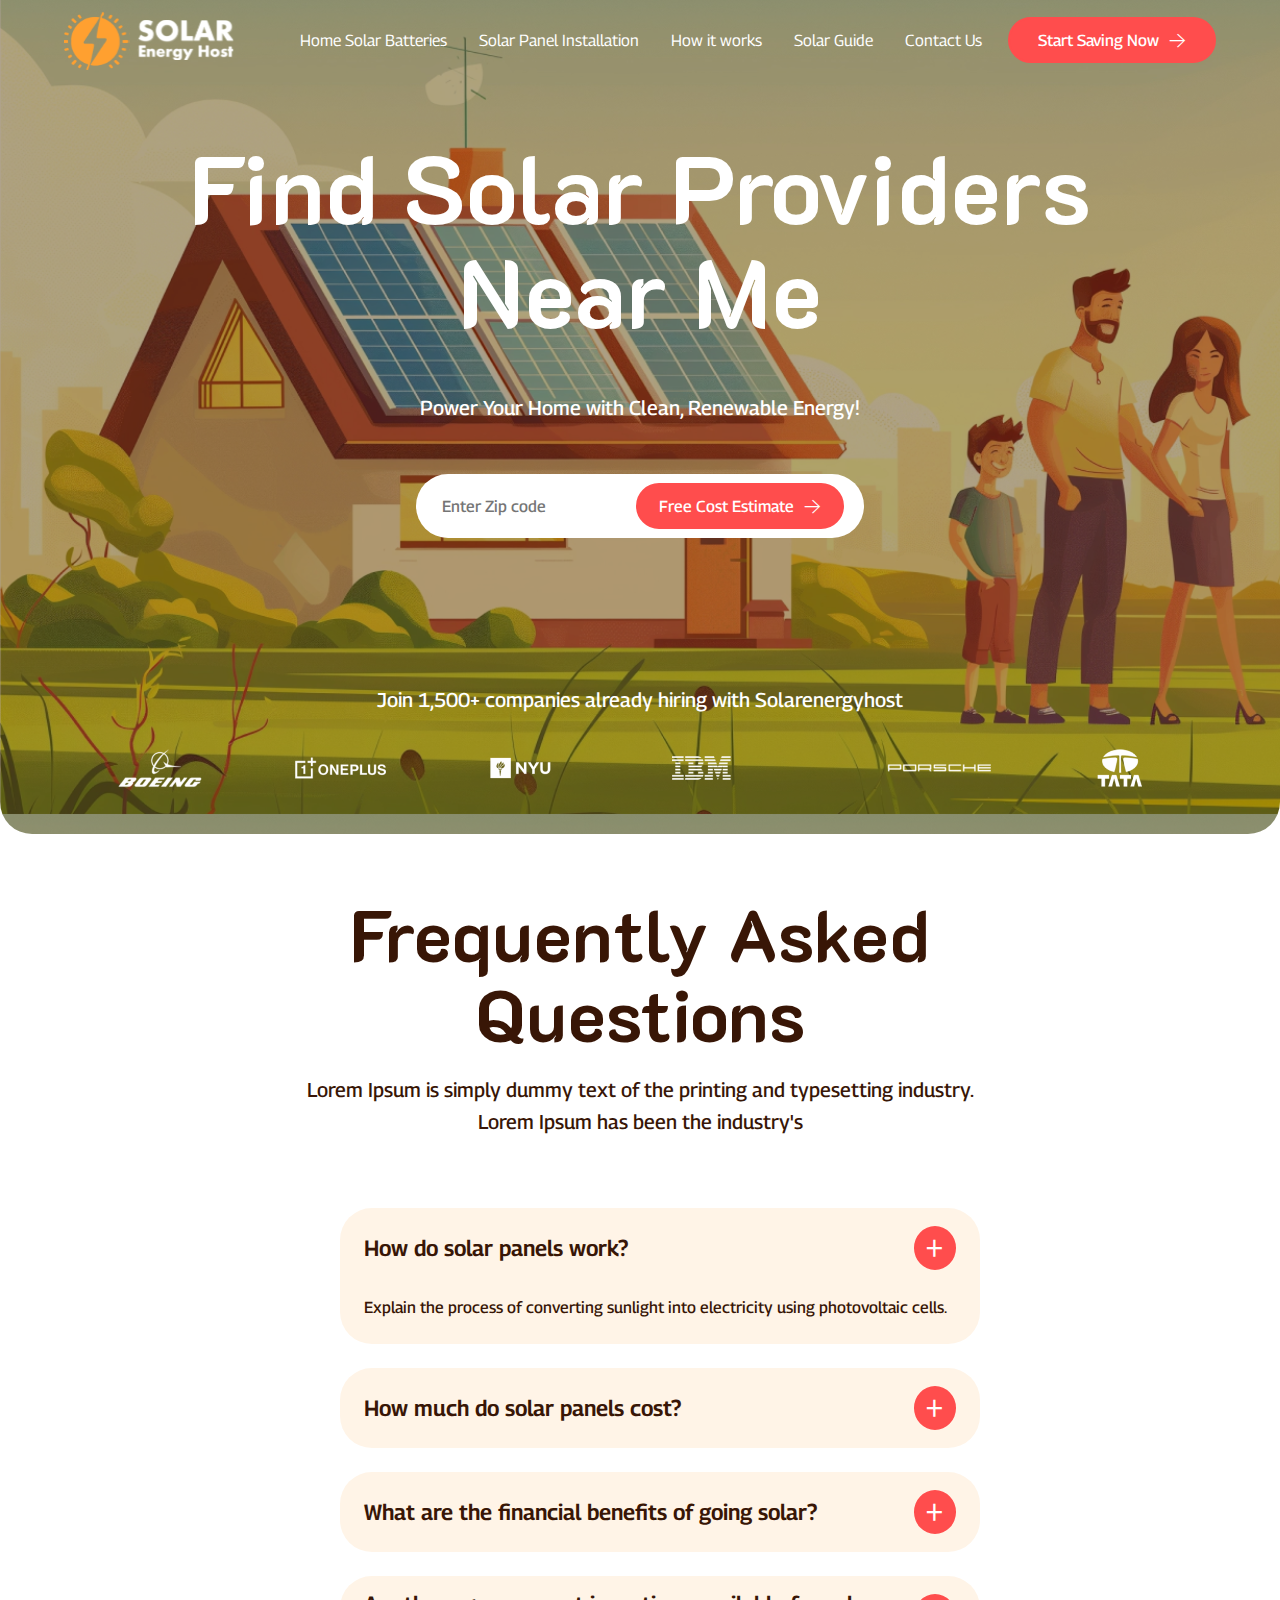
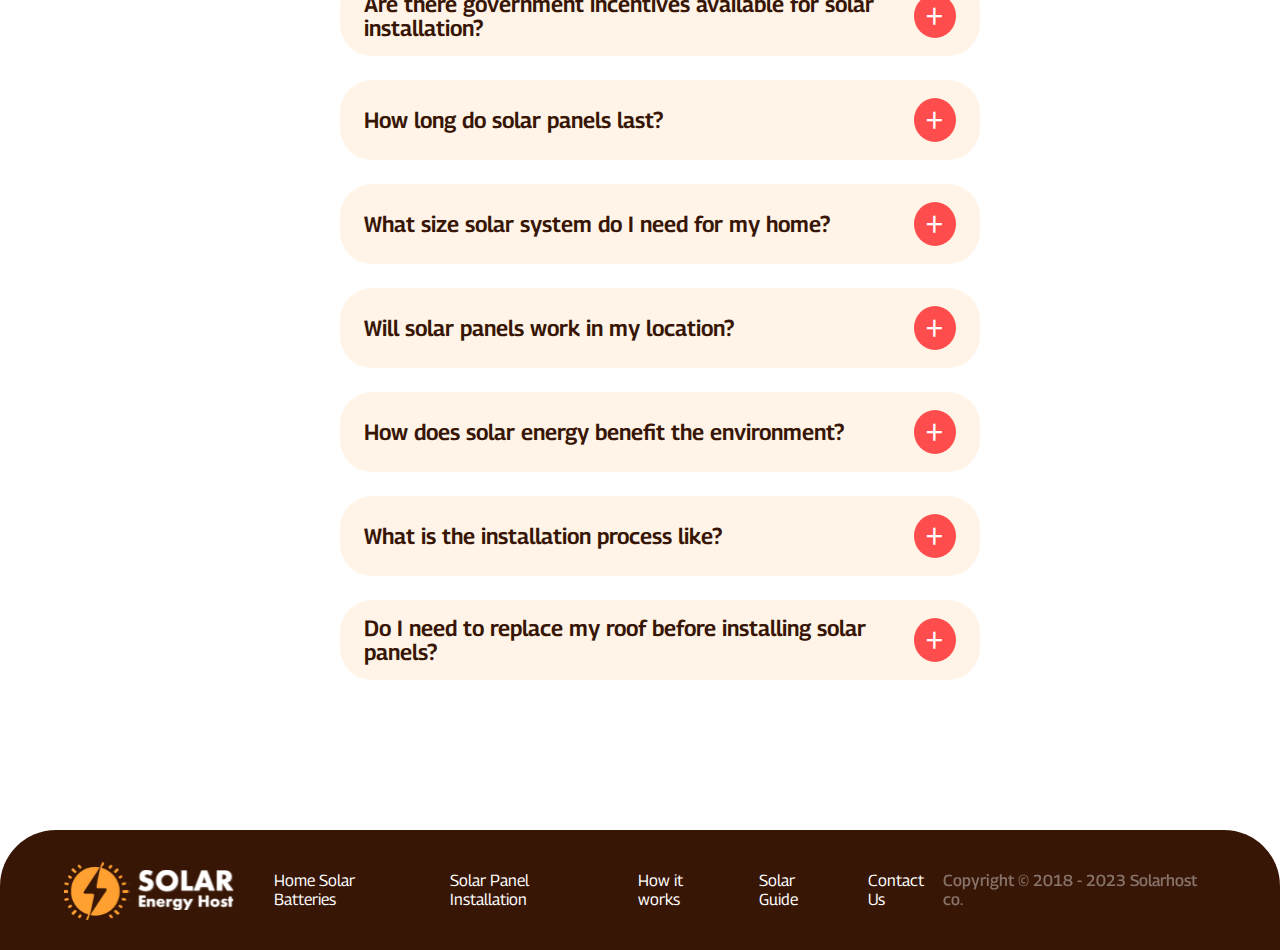
==== views/index.htm @ 4f55cfb6 "Header, Footer and FAQ done" ====
<!DOCTYPE html>
<html lang="en">
  <head>
    <meta charset="UTF-8" />
    <meta name="viewport" content="width=device-width, initial-scale=1.0" />
    <link rel="stylesheet" href="../assets/styles/style.css" />
    <link rel="stylesheet" href="../assets/styles/common.css" />
    <title>Document</title>
  </head>
  <body>
    <section class="header">
      <div class="header__navbar">
        <a href="" class="logo">
          <img src="../assets/images/logo.svg" alt="" />
        </a>
        <ul class="navbar__menu">
          <li><a href="">Home Solar Batteries</a></li>
          <li><a href="">Solar Panel Installation</a></li>
          <li><a href="">How it works</a></li>
          <li><a href="">Solar Guide</a></li>
          <li><a href="">Contact Us</a></li>
        </ul>
        <button class="btn-rect">
          Start Saving Now<span class="arrow">&#x2192;</span>
        </button>
      </div>
      <h1 class="header__title">Find Solar Providers <br />Near Me</h1>
      <p class="header__subtitle">
        Power Your Home with Clean, Renewable Energy!
      </p>
      <div class="header__zipcode">
        <input type="text" name="zipcode" placeholder="Enter Zip code" id="" />
        <button class="btn-rect">
          Free Cost Estimate<span class="arrow">&#x2192;</span>
        </button>
      </div>
      <div class="header__partners">
        <p>Join 1,500+ companies already hiring with Solarenergyhost</p>
        <div class="partners__logos">
          <img src="../assets/images/Boeing-1.png" alt="" />
          <img src="../assets/images/OnePlus-Logo.png" alt="" />
          <img src="../assets/images/nyu-logo-1.png" alt="" />
          <img src="../assets/images/IBM_logo-1.png" alt="" />
          <img src="../assets/images/bang-olufsen-1.png.svg" alt="" />
          <img src="../assets/images/porsche.png" alt="" />
          <img src="../assets/images/Tata-Motors-Logo-1988-1.png" alt="" />
        </div>
      </div>
    </section>
    <section class="faq">
      <div class="faq__info">
        <h2 class="faq__title">Frequently Asked<br />Questions</h2>
        <p class="faq__subtitle">
          Lorem Ipsum is simply dummy text of the printing and typesetting
          industry. Lorem Ipsum has been the industry's
        </p>
      </div>
      <ul class="faq__list">
        <li>
          <div class="list__qn">
            <p>How do solar panels work?</p>
            <button class="btn-circle"><span class="plus">+</span></button>
          </div>
          <div class="list__ans">
            <p>
              Explain the process of converting sunlight into electricity using
              photovoltaic cells.
            </p>
          </div>
        </li>
        <li>
          <div class="list__qn">
            <p>How much do solar panels cost?</p>
            <button class="btn-circle"><span class="plus">+</span></button>
          </div>
          <div class="list__ans" style="display: none" ;>
            <p>INSERT ANSWER HERE</p>
          </div>
        </li>
        <li>
          <div class="list__qn">
            <p>What are the financial benefits of going solar?</p>
            <button class="btn-circle"><span class="plus">+</span></button>
          </div>
        </li>
        <li>
          <div class="list__qn">
            <p>
              Are there government incentives available for solar installation?
            </p>
            <button class="btn-circle"><span class="plus">+</span></button>
          </div>
          <div class="list__ans" style="display: none" ;>
            <p>INSERT ANSWER HERE</p>
          </div>
        </li>
        <li>
          <div class="list__qn">
            <p>How long do solar panels last?</p>
            <button class="btn-circle"><span class="plus">+</span></button>
          </div>
          <div class="list__ans" style="display: none" ;>
            <p>INSERT ANSWER HERE</p>
          </div>
        </li>
        <li>
          <div class="list__qn">
            <p>What size solar system do I need for my home?</p>
            <button class="btn-circle"><span class="plus">+</span></button>
          </div>
          <div class="list__ans" style="display: none" ;>
            <p>INSERT ANSWER HERE</p>
          </div>
        </li>
        <li>
          <div class="list__qn">
            <p>Will solar panels work in my location?</p>
            <button class="btn-circle"><span class="plus">+</span></button>
          </div>
          <div class="list__ans" style="display: none" ;>
            <p>INSERT ANSWER HERE</p>
          </div>
        </li>
        <li>
          <div class="list__qn">
            <p>How does solar energy benefit the environment?</p>
            <button class="btn-circle"><span class="plus">+</span></button>
          </div>
          <div class="list__ans" style="display: none" ;>
            <p>INSERT ANSWER HERE</p>
          </div>
        </li>
        <li>
          <div class="list__qn">
            <p>What is the installation process like?</p>
            <button class="btn-circle"><span class="plus">+</span></button>
          </div>
          <div class="list__ans" style="display: none" ;>
            <p>INSERT ANSWER HERE</p>
          </div>
        </li>
        <li>
          <div class="list__qn">
            <p>Do I need to replace my roof before installing solar panels?</p>
            <button class="btn-circle"><span class="plus">+</span></button>
          </div>
          <div class="list__ans" style="display: none" ;>
            <p>INSERT ANSWER HERE</p>
          </div>
        </li>
      </ul>
    </section>
    <section class="footer">
      <div class="header__navbar">
        <a href="" class="logo">
          <img src="../assets/images/logo.svg" alt="" />
        </a>
        <ul class="navbar__menu">
          <li><a href="">Home Solar Batteries</a></li>
          <li><a href="">Solar Panel Installation</a></li>
          <li><a href="">How it works</a></li>
          <li><a href="">Solar Guide</a></li>
          <li><a href="">Contact Us</a></li>
        </ul>
        <div class="cpr">Copyright © 2018 - 2023 Solarhost co.</div>
      </div>
    </section>
  </body>
</html>
---- assets/styles/style.css ----
.header, .footer{
    padding: 10px 64px;
    color: white;
    background-image: url(../images/bg.png);
    background-size: cover;
    background-position-y: -20px;
    border-radius: 0px 0px 32px 32px;
    .header__navbar{
        display: flex;
        justify-content: space-between;
        align-items: center;
        .logo{
            display: flex;
        }
        .navbar__menu{
            display: flex;
            gap: 32px;
            list-style: none;
            a{
                font-weight: 400;
                text-decoration: none;
                &:visited{
                    color: white;
                }
                &:hover{
                    text-decoration: underline;
                    text-underline-offset: 5px;
                    text-decoration-color: #FBA301;
                    text-decoration-thickness: 2px;
                }
            }
        }
    }

    .header__title{
        text-align: center;
        margin-bottom: 50px;
        letter-spacing: -3%;
        line-height: 104px;
    }
    .header__subtitle{
        text-align: center;
        letter-spacing: 2%;
        line-height: 32px;
        margin-bottom: 50px;
    }
    .header__zipcode{
        background-color: white;
        padding: 4px 20px 4px 24px;
        width: 35%;
        height: 56px;
        display: flex;
        align-items: center;
        border-radius: 32px;
        margin: 0 auto;
        margin-bottom: 150px;
        input{
            border: none;
            color: #381606;
            width: 100%;
        }
    }
    .header__partners{
        margin-bottom: 20px;
        p{
            text-align: center;
        }
        .partners__logos{
            height: 72px;
            display: flex;
            justify-content: center;
            gap: 5%;
            align-items: center;
        }
    }

}

.faq{
    .faq__info{
        width: 700px;
        margin: 0 auto;
        .faq__title{
            line-height: 80px;
            color: #381606;
            text-align: center;
            margin-bottom: 0px;
        }
        .faq__subtitle{
            line-height: 32px;
            color: #381606;
            letter-spacing: 2%;
            text-align: center;
        }
    }
    .faq__list{
        display: flex;
        flex-direction: column;
        gap: 24px;
        margin: 0 auto;
        margin-top: 70px;
        justify-content: center;
        width: 50%;
        color: #381606;
        li{
            background-color: #FFF4E7;
            border-radius: 32px;
            padding: 8px 24px 8px 24px;
            .list__qn{

                display: flex;
                justify-content: center;
                align-items: center;
                font-size: 22px;
                font-weight: 600;
                gap: 8px;
                line-height: 32px;
                height: 64px;
                p{
                    width: 100%;
                }
            }
        }
    }

}

.footer{
    display: flex;
    align-items: center;
    justify-content: space-between;
    height: 100px;
    margin-top: 150px;
    background-color: #381606;
    background-image: none;
    border-radius: 56px 56px 0px 0px;
    .header__navbar{
        justify-content: space-between;
        width: 100%;
    }
    .cpr{
        font-size: 16px;
        color: #FFFFFF;
        opacity: 40%;
    }
}
---- assets/styles/common.css ----
@font-face {
    font-family: K2D Bold;
    src: url(../fonts/K2D/K2D-Bold.ttf);
}

@font-face {
    font-family: Georama;
    src: url(../fonts/Georama/Georama-VariableFont_wdth\,wght.ttf);
}

:root{
    h1, h2, h3{
        font-family: K2D Bold;
    }
    h1{
        font-size: 96px;
    }
    h2{
        font-size: 72px;
    }
    h3{
        font-size: 32px;
    }
    li, button, input{
        font-size: 16px;
        font-family: Georama;
        font-weight: 500;
    }
    body{
        margin: 0px;
        font-size: 20px;
        font-family: Georama;
        font-weight: 500;
    }
    button{
        display: flex;
        align-items: center;
        justify-content: center;
        gap: 10px;
        color: white;
        box-sizing: content-box;
        border: 0px;
        border-radius: 32px;
        background-color: #FF4D4D;
        border: 2px solid #FF4D4D;
        transition: 100ms ease-in-out;
        &:hover{
            cursor: pointer;
            background-color: white;
            color: #FF4D4D;
        }
        &:active{
            cursor: pointer;
            background-color: #FFD3D3;
            color: #FF4D4D;
        }
        .arrow{
            font-size: 32px;
            font-weight: 200;
            margin-bottom: 5px;
        }
    }
    .btn-rect{
        min-width: 192px;
        height: 40px;
    }
    .btn-circle{
        box-sizing: content-box;
        border: 2px solid #FF4D4D;
        border-radius: 100%;
        font-size: 40px;
        font-weight: 300;
        height: 40px;
        width: 42px;
        padding: 0px;
        .plus{
            margin-bottom: 6px;
        }
        &:hover{
            cursor: pointer;
            background-color: white;
            color: #FF4D4D;
        }
        &:active{
            cursor: pointer;
            background-color: #FFD3D3;
            color: #FF4D4D;
        }
    }
    ul{
        list-style: none;
    }
    p{
        /* margin: 0px; */
        line-height: 24px;
        letter-spacing: 2%;
    }
}
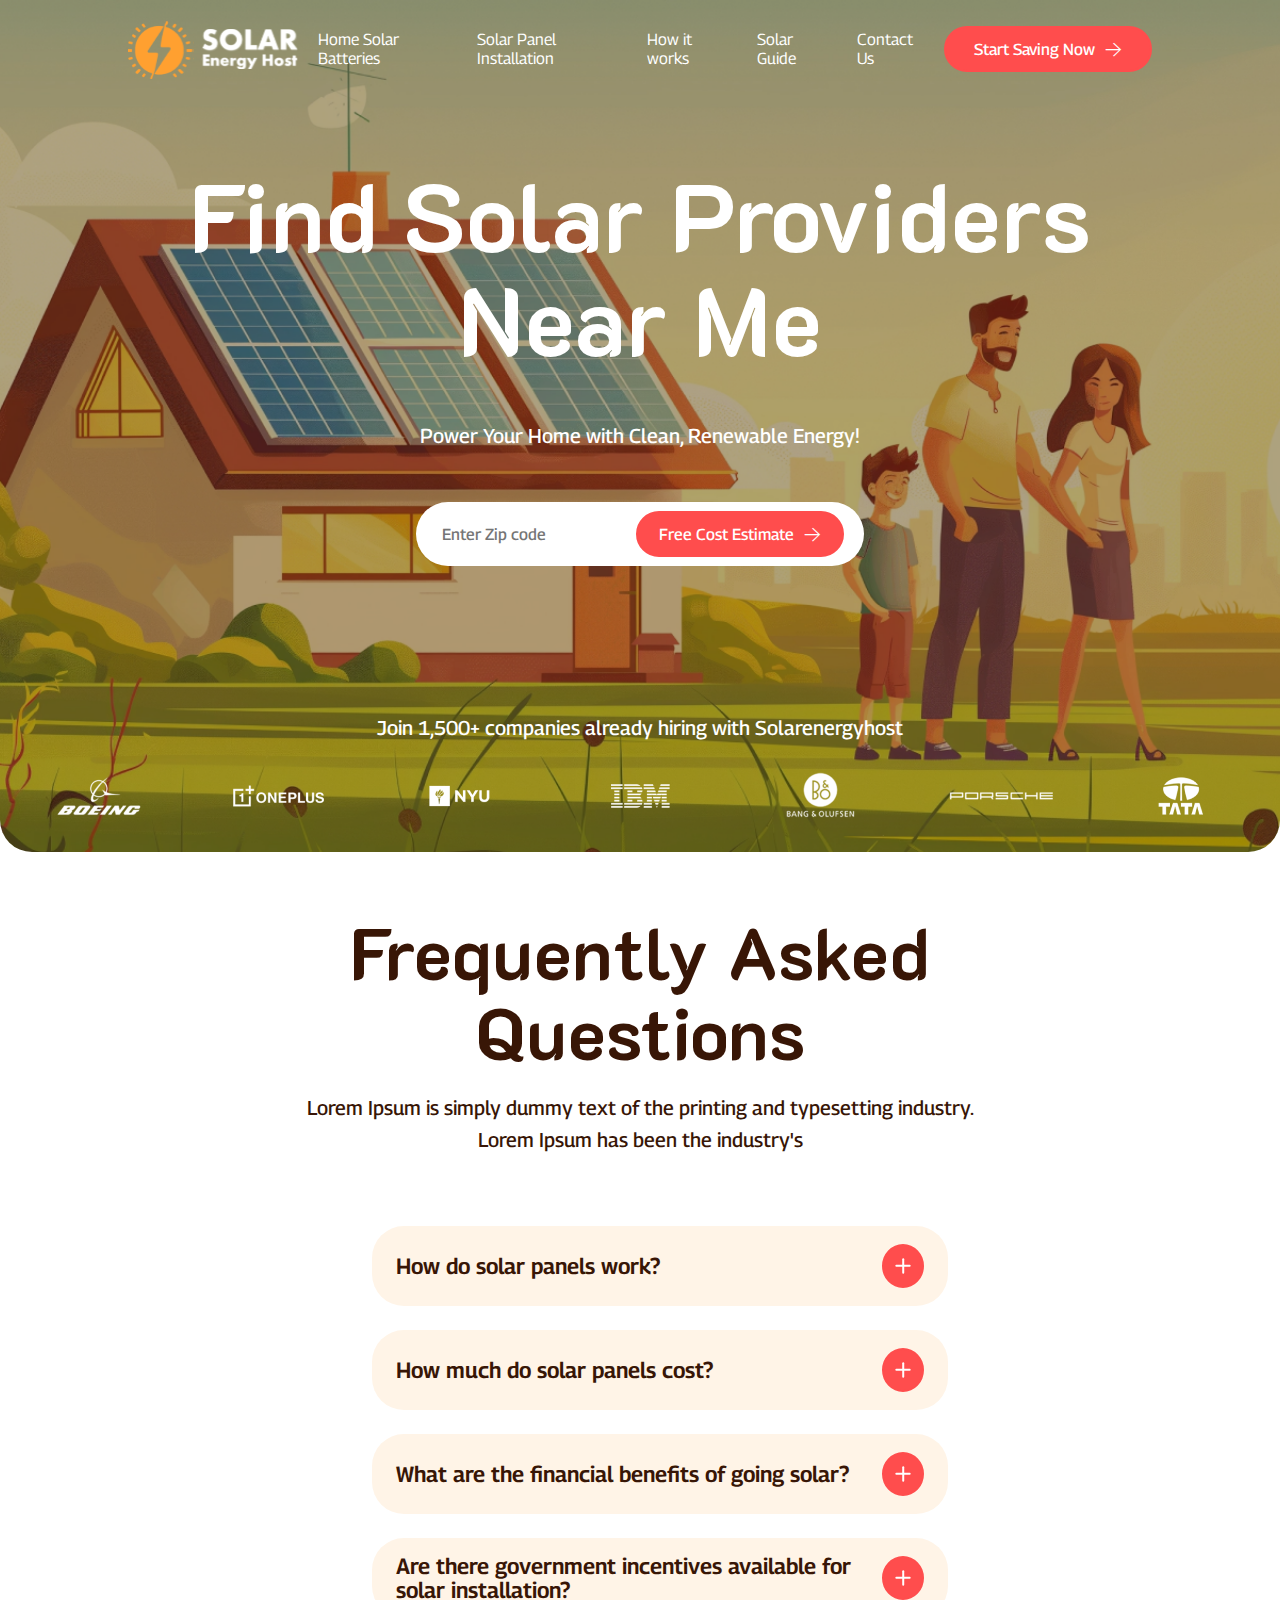
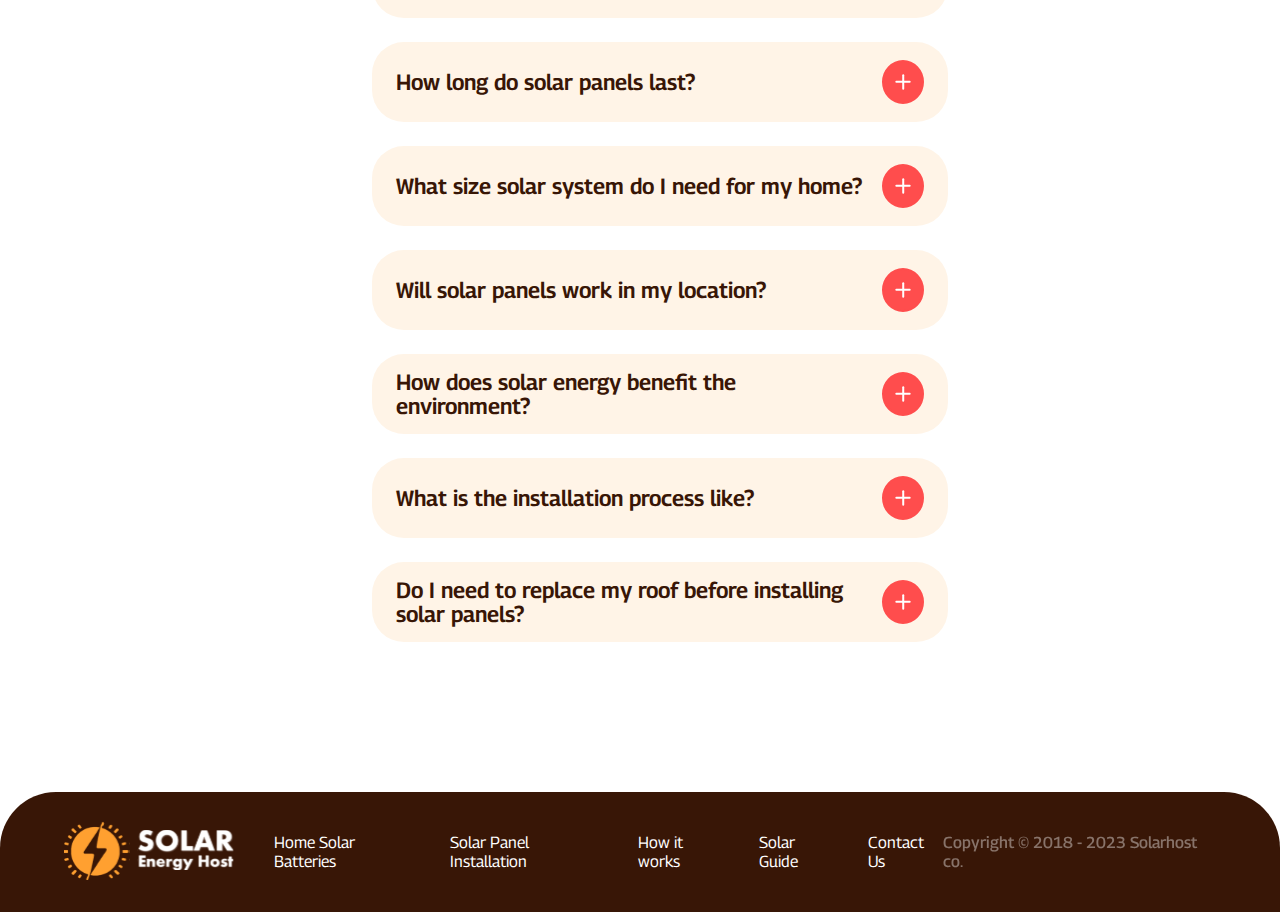
==== commit 6639cd6d: "Worked on the Accordion expand and collapse, responsiveness being worked on" ====
--- a/views/index.htm
+++ b/views/index.htm
@@ -5,165 +5,429 @@
     <meta name="viewport" content="width=device-width, initial-scale=1.0" />
     <link rel="stylesheet" href="../assets/styles/style.css" />
     <link rel="stylesheet" href="../assets/styles/common.css" />
+    <!-- <link rel="stylesheet/less" type="text/css" href="styles.less" />
+    <script
+      src="https://cdn.jsdelivr.net/npm/less"
+      type="text/javascript"
+    ></script> -->
+    <script src="../assets/scripts/script.js"></script>
     <title>Document</title>
   </head>
+
   <body>
-    <section class="header">
-      <div class="header__navbar">
-        <a href="" class="logo">
-          <img src="../assets/images/logo.svg" alt="" />
-        </a>
-        <ul class="navbar__menu">
-          <li><a href="">Home Solar Batteries</a></li>
-          <li><a href="">Solar Panel Installation</a></li>
-          <li><a href="">How it works</a></li>
-          <li><a href="">Solar Guide</a></li>
-          <li><a href="">Contact Us</a></li>
-        </ul>
-        <button class="btn-rect">
-          Start Saving Now<span class="arrow">&#x2192;</span>
-        </button>
+    <!-- Header wrapped inside banner as banner covers header too -->
+    <div class="banner-wrapper">
+      <div class="banner__img">
+        <img src="../assets/images/bg.png" alt="" />
       </div>
-      <h1 class="header__title">Find Solar Providers <br />Near Me</h1>
-      <p class="header__subtitle">
-        Power Your Home with Clean, Renewable Energy!
-      </p>
-      <div class="header__zipcode">
-        <input type="text" name="zipcode" placeholder="Enter Zip code" id="" />
-        <button class="btn-rect">
-          Free Cost Estimate<span class="arrow">&#x2192;</span>
-        </button>
-      </div>
-      <div class="header__partners">
-        <p>Join 1,500+ companies already hiring with Solarenergyhost</p>
-        <div class="partners__logos">
-          <img src="../assets/images/Boeing-1.png" alt="" />
-          <img src="../assets/images/OnePlus-Logo.png" alt="" />
-          <img src="../assets/images/nyu-logo-1.png" alt="" />
-          <img src="../assets/images/IBM_logo-1.png" alt="" />
-          <img src="../assets/images/bang-olufsen-1.png.svg" alt="" />
-          <img src="../assets/images/porsche.png" alt="" />
-          <img src="../assets/images/Tata-Motors-Logo-1988-1.png" alt="" />
+      <div class="page-container">
+        <header>
+          <div class="header__navbar-wrapper">
+            <div class="logo-wrapper">
+              <a href="" class="logo">
+                <object data="../assets/images/logo.svg"></object>
+              </a>
+            </div>
+            <div class="navbar__menu-wrapper">
+              <ul class="navbar__menu">
+                <li><a href="">Home Solar Batteries</a></li>
+                <li><a href="">Solar Panel Installation</a></li>
+                <li><a href="">How it works</a></li>
+                <li><a href="">Solar Guide</a></li>
+                <li><a href="">Contact Us</a></li>
+              </ul>
+            </div>
+            <div class="button-wrapper">
+              <button class="btn-rect">
+                Start Saving Now<span class="arrow">&#x2192;</span>
+              </button>
+            </div>
+            <div class="burger-wrapper">
+              <a href="">
+                <object data="../assets/images/burger.svg"></object>
+              </a>
+            </div>
+          </div>
+        </header>
+        <div class="banner__content-wrapper">
+          <h1 class="banner__title">Find Solar Providers <br />Near Me</h1>
+          <p class="banner__subtitle">
+            Power Your Home with Clean, Renewable Energy!
+          </p>
+          <div class="banner__zipcode">
+            <input
+              type="text"
+              name="zipcode"
+              placeholder="Enter Zip code"
+              id=""
+            />
+            <button class="btn-rect">
+              Free Cost Estimate<span class="arrow">&#x2192;</span>
+            </button>
+          </div>
+        </div>
+        <div class="banner__partners-wrapper">
+          <p>Join 1,500+ companies already hiring with Solarenergyhost</p>
+          <div class="partners__logos">
+            <img src="../assets/images/Boeing-1.png" alt="" />
+            <img src="../assets/images/OnePlus-Logo.png" alt="" />
+            <img src="../assets/images/nyu-logo-1.png" alt="" />
+            <img src="../assets/images/IBM_logo-1.png" alt="" />
+            <img src="../assets/images/bang-olufsen-1.png" alt="" />
+            <img src="../assets/images/porsche.png" alt="" />
+            <img src="../assets/images/Tata-Motors-Logo-1988-1.png" alt="" />
+          </div>
         </div>
       </div>
-    </section>
-    <section class="faq">
-      <div class="faq__info">
-        <h2 class="faq__title">Frequently Asked<br />Questions</h2>
-        <p class="faq__subtitle">
-          Lorem Ipsum is simply dummy text of the printing and typesetting
-          industry. Lorem Ipsum has been the industry's
-        </p>
+    </div>
+
+    <div class="page-container">
+      <div class="faq-wrapper">
+        <div class="faq__info">
+          <h2 class="faq__title">Frequently Asked<br />Questions</h2>
+          <p class="faq__subtitle">
+            Lorem Ipsum is simply dummy text of the printing and typesetting
+            industry. Lorem Ipsum has been the industry's
+          </p>
+        </div>
+        <div class="faq__list-wrapper">
+          <ul class="faq__list">
+            <li>
+              <div class="list__qn">
+                <p>How do solar panels work?</p>
+                <button class="btn-circle" id="btn1" onclick="expand(this.id)">
+                  <svg
+                    width="16"
+                    height="16"
+                    viewBox="0 0 16 16"
+                    fill="none"
+                    xmlns="http://www.w3.org/2000/svg"
+                  >
+                    <path
+                      class="vertical-path"
+                      d="M8.22156 1.35596V14.6893"
+                      stroke="white"
+                      stroke-width="2"
+                      stroke-linecap="round"
+                    />
+                    <path
+                      d="M1.33899 7.78125H14.6723"
+                      stroke="white"
+                      stroke-width="2"
+                      stroke-linecap="round"
+                    />
+                  </svg>
+                </button>
+              </div>
+              <div class="list__ans" style="display: none">
+                <p>
+                  Explain the process of converting sunlight into electricity
+                  using photovoltaic cells.
+                </p>
+              </div>
+            </li>
+            <li>
+              <div class="list__qn">
+                <p>How much do solar panels cost?</p>
+                <button class="btn-circle" id="btn2" onclick="expand(this.id)">
+                  <svg
+                    width="16"
+                    height="16"
+                    viewBox="0 0 16 16"
+                    fill="none"
+                    xmlns="http://www.w3.org/2000/svg"
+                  >
+                    <path
+                      d="M8.22156 1.35596V14.6893"
+                      stroke="white"
+                      stroke-width="2"
+                      stroke-linecap="round"
+                    />
+                    <path
+                      d="M1.33899 7.78125H14.6723"
+                      stroke="white"
+                      stroke-width="2"
+                      stroke-linecap="round"
+                    />
+                  </svg>
+                </button>
+              </div>
+              <div class="list__ans" style="display: none" ;>
+                <p>INSERT ANSWER HERE</p>
+              </div>
+            </li>
+            <li>
+              <div class="list__qn">
+                <p>What are the financial benefits of going solar?</p>
+                <button class="btn-circle" id="btn3" onclick="expand(this.id)">
+                  <svg
+                    width="16"
+                    height="16"
+                    viewBox="0 0 16 16"
+                    fill="none"
+                    xmlns="http://www.w3.org/2000/svg"
+                  >
+                    <path
+                      d="M8.22156 1.35596V14.6893"
+                      stroke="white"
+                      stroke-width="2"
+                      stroke-linecap="round"
+                    />
+                    <path
+                      d="M1.33899 7.78125H14.6723"
+                      stroke="white"
+                      stroke-width="2"
+                      stroke-linecap="round"
+                    />
+                  </svg>
+                </button>
+              </div>
+              <div class="list__ans" style="display: none" ;>
+                <p>INSERT ANSWER HERE</p>
+              </div>
+            </li>
+            <li>
+              <div class="list__qn">
+                <p>
+                  Are there government incentives available for solar
+                  installation?
+                </p>
+                <button class="btn-circle" id="btn4" onclick="expand(this.id)">
+                  <svg
+                    width="16"
+                    height="16"
+                    viewBox="0 0 16 16"
+                    fill="none"
+                    xmlns="http://www.w3.org/2000/svg"
+                  >
+                    <path
+                      d="M8.22156 1.35596V14.6893"
+                      stroke="white"
+                      stroke-width="2"
+                      stroke-linecap="round"
+                    />
+                    <path
+                      d="M1.33899 7.78125H14.6723"
+                      stroke="white"
+                      stroke-width="2"
+                      stroke-linecap="round"
+                    />
+                  </svg>
+                </button>
+              </div>
+              <div class="list__ans" style="display: none" ;>
+                <p>INSERT ANSWER HERE</p>
+              </div>
+            </li>
+            <li>
+              <div class="list__qn">
+                <p>How long do solar panels last?</p>
+                <button class="btn-circle" id="btn5" onclick="expand(this.id)">
+                  <svg
+                    width="16"
+                    height="16"
+                    viewBox="0 0 16 16"
+                    fill="none"
+                    xmlns="http://www.w3.org/2000/svg"
+                  >
+                    <path
+                      d="M8.22156 1.35596V14.6893"
+                      stroke="white"
+                      stroke-width="2"
+                      stroke-linecap="round"
+                    />
+                    <path
+                      d="M1.33899 7.78125H14.6723"
+                      stroke="white"
+                      stroke-width="2"
+                      stroke-linecap="round"
+                    />
+                  </svg>
+                </button>
+              </div>
+              <div class="list__ans" style="display: none" ;>
+                <p>INSERT ANSWER HERE</p>
+              </div>
+            </li>
+            <li>
+              <div class="list__qn">
+                <p>What size solar system do I need for my home?</p>
+                <button class="btn-circle" id="btn6" onclick="expand(this.id)">
+                  <svg
+                    width="16"
+                    height="16"
+                    viewBox="0 0 16 16"
+                    fill="none"
+                    xmlns="http://www.w3.org/2000/svg"
+                  >
+                    <path
+                      d="M8.22156 1.35596V14.6893"
+                      stroke="white"
+                      stroke-width="2"
+                      stroke-linecap="round"
+                    />
+                    <path
+                      d="M1.33899 7.78125H14.6723"
+                      stroke="white"
+                      stroke-width="2"
+                      stroke-linecap="round"
+                    />
+                  </svg>
+                </button>
+              </div>
+              <div class="list__ans" style="display: none" ;>
+                <p>INSERT ANSWER HERE</p>
+              </div>
+            </li>
+            <li>
+              <div class="list__qn">
+                <p>Will solar panels work in my location?</p>
+                <button class="btn-circle" id="btn7" onclick="expand(this.id)">
+                  <svg
+                    width="16"
+                    height="16"
+                    viewBox="0 0 16 16"
+                    fill="none"
+                    xmlns="http://www.w3.org/2000/svg"
+                  >
+                    <path
+                      d="M8.22156 1.35596V14.6893"
+                      stroke="white"
+                      stroke-width="2"
+                      stroke-linecap="round"
+                    />
+                    <path
+                      d="M1.33899 7.78125H14.6723"
+                      stroke="white"
+                      stroke-width="2"
+                      stroke-linecap="round"
+                    />
+                  </svg>
+                </button>
+              </div>
+              <div class="list__ans" style="display: none" ;>
+                <p>INSERT ANSWER HERE</p>
+              </div>
+            </li>
+            <li>
+              <div class="list__qn">
+                <p>How does solar energy benefit the environment?</p>
+                <button
+                  class="btn-circle"
+                  id="btn8"
+                  onclick="expand(this.id)"
+                  onclick="expand"
+                >
+                  <svg
+                    width="16"
+                    height="16"
+                    viewBox="0 0 16 16"
+                    fill="none"
+                    xmlns="http://www.w3.org/2000/svg"
+                  >
+                    <path
+                      d="M8.22156 1.35596V14.6893"
+                      stroke="white"
+                      stroke-width="2"
+                      stroke-linecap="round"
+                    />
+                    <path
+                      d="M1.33899 7.78125H14.6723"
+                      stroke="white"
+                      stroke-width="2"
+                      stroke-linecap="round"
+                    />
+                  </svg>
+                </button>
+              </div>
+              <div class="list__ans" style="display: none" ;>
+                <p>INSERT ANSWER HERE</p>
+              </div>
+            </li>
+            <li>
+              <div class="list__qn">
+                <p>What is the installation process like?</p>
+                <button class="btn-circle" id="btn9" onclick="expand(this.id)">
+                  <svg
+                    width="16"
+                    height="16"
+                    viewBox="0 0 16 16"
+                    fill="none"
+                    xmlns="http://www.w3.org/2000/svg"
+                  >
+                    <path
+                      d="M8.22156 1.35596V14.6893"
+                      stroke="white"
+                      stroke-width="2"
+                      stroke-linecap="round"
+                    />
+                    <path
+                      d="M1.33899 7.78125H14.6723"
+                      stroke="white"
+                      stroke-width="2"
+                      stroke-linecap="round"
+                    />
+                  </svg>
+                </button>
+              </div>
+              <div class="list__ans" style="display: none" ;>
+                <p>INSERT ANSWER HERE</p>
+              </div>
+            </li>
+            <li>
+              <div class="list__qn">
+                <p>
+                  Do I need to replace my roof before installing solar panels?
+                </p>
+                <button class="btn-circle" id="btn10" onclick="expand(this.id)">
+                  <svg
+                    width="16"
+                    height="16"
+                    viewBox="0 0 16 16"
+                    fill="none"
+                    xmlns="http://www.w3.org/2000/svg"
+                  >
+                    <path
+                      d="M8.22156 1.35596V14.6893"
+                      stroke="white"
+                      stroke-width="2"
+                      stroke-linecap="round"
+                    />
+                    <path
+                      d="M1.33899 7.78125H14.6723"
+                      stroke="white"
+                      stroke-width="2"
+                      stroke-linecap="round"
+                    />
+                  </svg>
+                </button>
+              </div>
+              <div class="list__ans" style="display: none" ;>
+                <p>INSERT ANSWER HERE</p>
+              </div>
+            </li>
+          </ul>
+        </div>
       </div>
-      <ul class="faq__list">
-        <li>
-          <div class="list__qn">
-            <p>How do solar panels work?</p>
-            <button class="btn-circle"><span class="plus">+</span></button>
-          </div>
-          <div class="list__ans">
-            <p>
-              Explain the process of converting sunlight into electricity using
-              photovoltaic cells.
-            </p>
-          </div>
-        </li>
-        <li>
-          <div class="list__qn">
-            <p>How much do solar panels cost?</p>
-            <button class="btn-circle"><span class="plus">+</span></button>
-          </div>
-          <div class="list__ans" style="display: none" ;>
-            <p>INSERT ANSWER HERE</p>
-          </div>
-        </li>
-        <li>
-          <div class="list__qn">
-            <p>What are the financial benefits of going solar?</p>
-            <button class="btn-circle"><span class="plus">+</span></button>
-          </div>
-        </li>
-        <li>
-          <div class="list__qn">
-            <p>
-              Are there government incentives available for solar installation?
-            </p>
-            <button class="btn-circle"><span class="plus">+</span></button>
-          </div>
-          <div class="list__ans" style="display: none" ;>
-            <p>INSERT ANSWER HERE</p>
-          </div>
-        </li>
-        <li>
-          <div class="list__qn">
-            <p>How long do solar panels last?</p>
-            <button class="btn-circle"><span class="plus">+</span></button>
-          </div>
-          <div class="list__ans" style="display: none" ;>
-            <p>INSERT ANSWER HERE</p>
-          </div>
-        </li>
-        <li>
-          <div class="list__qn">
-            <p>What size solar system do I need for my home?</p>
-            <button class="btn-circle"><span class="plus">+</span></button>
-          </div>
-          <div class="list__ans" style="display: none" ;>
-            <p>INSERT ANSWER HERE</p>
-          </div>
-        </li>
-        <li>
-          <div class="list__qn">
-            <p>Will solar panels work in my location?</p>
-            <button class="btn-circle"><span class="plus">+</span></button>
-          </div>
-          <div class="list__ans" style="display: none" ;>
-            <p>INSERT ANSWER HERE</p>
-          </div>
-        </li>
-        <li>
-          <div class="list__qn">
-            <p>How does solar energy benefit the environment?</p>
-            <button class="btn-circle"><span class="plus">+</span></button>
-          </div>
-          <div class="list__ans" style="display: none" ;>
-            <p>INSERT ANSWER HERE</p>
-          </div>
-        </li>
-        <li>
-          <div class="list__qn">
-            <p>What is the installation process like?</p>
-            <button class="btn-circle"><span class="plus">+</span></button>
-          </div>
-          <div class="list__ans" style="display: none" ;>
-            <p>INSERT ANSWER HERE</p>
-          </div>
-        </li>
-        <li>
-          <div class="list__qn">
-            <p>Do I need to replace my roof before installing solar panels?</p>
-            <button class="btn-circle"><span class="plus">+</span></button>
-          </div>
-          <div class="list__ans" style="display: none" ;>
-            <p>INSERT ANSWER HERE</p>
-          </div>
-        </li>
-      </ul>
-    </section>
-    <section class="footer">
-      <div class="header__navbar">
+    </div>
+    <footer>
+      <div class="footer__logo-wrapper">
         <a href="" class="logo">
-          <img src="../assets/images/logo.svg" alt="" />
+          <object data="../assets/images/logo.svg"></object>
         </a>
-        <ul class="navbar__menu">
-          <li><a href="">Home Solar Batteries</a></li>
-          <li><a href="">Solar Panel Installation</a></li>
-          <li><a href="">How it works</a></li>
-          <li><a href="">Solar Guide</a></li>
-          <li><a href="">Contact Us</a></li>
-        </ul>
-        <div class="cpr">Copyright © 2018 - 2023 Solarhost co.</div>
       </div>
-    </section>
+      <div class="footer__menu-wrapper">
+        <div class="navbar__menu-wrapper">
+          <ul class="navbar__menu">
+            <li><a href="">Home Solar Batteries</a></li>
+            <li><a href="">Solar Panel Installation</a></li>
+            <li><a href="">How it works</a></li>
+            <li><a href="">Solar Guide</a></li>
+            <li><a href="">Contact Us</a></li>
+          </ul>
+        </div>
+      </div>
+      <div class="cpr-wrapper">Copyright © 2018 - 2023 Solarhost co.</div>
+    </footer>
   </body>
 </html>
--- a/assets/styles/style.css
+++ b/assets/styles/style.css
@@ -1,50 +1,72 @@
-.header, .footer{
+header, footer{
     padding: 10px 64px;
     color: white;
-    background-image: url(../images/bg.png);
+    /* background-image: url(../images/bg.png);
     background-size: cover;
-    background-position-y: -20px;
+    background-position-y: -20px; */
     border-radius: 0px 0px 32px 32px;
-    .header__navbar{
+    .header__navbar-wrapper{
         display: flex;
         justify-content: space-between;
         align-items: center;
-        .logo{
-            display: flex;
-        }
-        .navbar__menu{
-            display: flex;
-            gap: 32px;
-            list-style: none;
-            a{
-                font-weight: 400;
-                text-decoration: none;
-                &:visited{
-                    color: white;
+        gap: 2%;
+        .logo-wrapper{
+            .logo{
+                display: flex;
+            }
+        }
+        .navbar__menu-wrapper{
+            .navbar__menu{
+                display: flex;
+                gap: 32px;
+                list-style: none;
+                padding: 0px;
+                a{
+                    font-weight: 400;
+                    text-decoration: none;
+                    &:visited{
+                        color: white;
+                    }
+                    &:hover{
+                        text-decoration: underline;
+                        text-underline-offset: 5px;
+                        text-decoration-color: #FBA301;
+                        text-decoration-thickness: 2px;
+                    }
                 }
-                &:hover{
-                    text-decoration: underline;
-                    text-underline-offset: 5px;
-                    text-decoration-color: #FBA301;
-                    text-decoration-thickness: 2px;
-                }
-            }
-        }
-    }
-
-    .header__title{
+            }
+        }
+    }
+}
+    
+    .banner-wrapper{
+        position: relative;
+        color: white;
+        overflow: hidden;
+        outline: none;
+        border-radius: 0px 0px 32px 32px;
+        .banner__img{
+            img{
+                z-index: -1;
+            position: absolute;
+            height: 100%;
+            object-fit: cover;
+            width: 100%;
+        }   
+    }
+    .banner__title{
         text-align: center;
         margin-bottom: 50px;
         letter-spacing: -3%;
         line-height: 104px;
     }
-    .header__subtitle{
+    .banner__subtitle{
         text-align: center;
         letter-spacing: 2%;
         line-height: 32px;
         margin-bottom: 50px;
     }
-    .header__zipcode{
+    .banner__zipcode{
         background-color: white;
         padding: 4px 20px 4px 24px;
         width: 35%;
@@ -60,7 +82,7 @@
             width: 100%;
         }
     }
-    .header__partners{
+    .banner__partners-wrapper{
         margin-bottom: 20px;
         p{
             text-align: center;
@@ -73,10 +95,10 @@
             align-items: center;
         }
     }
-
-}
-
-.faq{
+}
+    
+    
+.faq-wrapper{
     .faq__info{
         width: 700px;
         margin: 0 auto;
@@ -86,46 +108,46 @@
             text-align: center;
             margin-bottom: 0px;
         }
-        .faq__subtitle{
+    .faq__subtitle{
+        line-height: 32px;
+        color: #381606;
+        letter-spacing: 2%;
+        text-align: center;
+    }
+}
+.faq__list{
+    display: flex;
+    flex-direction: column;
+    gap: 24px;
+    margin: 0 auto;
+    margin-top: 70px;
+    justify-content: center;
+    width: 50%;
+    color: #381606;
+    li{
+        background-color: #FFF4E7;
+        border-radius: 32px;
+        padding: 8px 24px 8px 24px;
+        .list__qn{
+
+            display: flex;
+            justify-content: center;
+            align-items: center;
+            font-size: 22px;
+            font-weight: 600;
+            gap: 8px;
             line-height: 32px;
-            color: #381606;
-            letter-spacing: 2%;
-            text-align: center;
-        }
-    }
-    .faq__list{
-        display: flex;
-        flex-direction: column;
-        gap: 24px;
-        margin: 0 auto;
-        margin-top: 70px;
-        justify-content: center;
-        width: 50%;
-        color: #381606;
-        li{
-            background-color: #FFF4E7;
-            border-radius: 32px;
-            padding: 8px 24px 8px 24px;
-            .list__qn{
-
-                display: flex;
-                justify-content: center;
-                align-items: center;
-                font-size: 22px;
-                font-weight: 600;
-                gap: 8px;
-                line-height: 32px;
-                height: 64px;
-                p{
-                    width: 100%;
-                }
-            }
-        }
-    }
-
-}
-
-.footer{
+            height: 64px;
+            p{
+                width: 100%;
+            }
+        }
+    }
+}
+
+}
+
+footer{
     display: flex;
     align-items: center;
     justify-content: space-between;
@@ -134,13 +156,58 @@
     background-color: #381606;
     background-image: none;
     border-radius: 56px 56px 0px 0px;
-    .header__navbar{
-        justify-content: space-between;
-        width: 100%;
-    }
-    .cpr{
+    .navbar__menu{
+        display: flex;
+        gap: 32px;
+        list-style: none;
+        a{
+            font-weight: 400;
+            text-decoration: none;
+            &:visited{
+                color: white;
+            }
+            &:hover{
+                text-decoration: underline;
+                text-underline-offset: 5px;
+                text-decoration-color: #FBA301;
+                text-decoration-thickness: 2px;
+            }
+        }
+    }
+    .cpr-wrapper{
         font-size: 16px;
         color: #FFFFFF;
         opacity: 40%;
     }
+}
+
+@media only screen and (min-width: 360px){
+    .burger-wrapper{
+        display: none;
+    }
+}
+
+@media only screen and (max-width: 1024px) {
+    .header__navbar-wrapper{
+        flex-direction: column;
+    }
+}
+
+@media only screen and (max-width: 768px) {
+    html{
+        position:static;
+    }
+}
+
+@media only screen and (max-width: 360px) {
+    .header__navbar-wrapper{
+        flex-direction: row;
+        justify-content: space-between;
+        .navbar__menu-wrapper, .button-wrapper{
+            display: none;
+        } 
+        .burger-wrapper{
+            display: block;
+        }
+    }
 }--- a/assets/styles/common.css
+++ b/assets/styles/common.css
@@ -8,92 +8,118 @@
     src: url(../fonts/Georama/Georama-VariableFont_wdth\,wght.ttf);
 }
 
-:root{
-    h1, h2, h3{
-        font-family: K2D Bold;
+html{
+    width: 100%;
+}
+
+.page-container{
+    max-width: 1440px;
+    padding: 0px 64px;
+    margin: 0 auto;
+}
+
+h1, h2, h3{
+    font-family: K2D Bold;
+}
+h1{
+    font-size: 96px;
+}
+h2{
+    font-size: 72px;
+}
+h3{
+    font-size: 32px;
+}
+li, button, input{
+    font-size: 16px;
+    font-family: Georama;
+    font-weight: 500;
+}
+body{
+    margin: 0px;
+    font-size: 20px;
+    font-family: Georama;
+    font-weight: 500;
+}
+button{
+    display: flex;
+    align-items: center;
+    justify-content: center;
+    gap: 10px;
+    color: white;
+    box-sizing: content-box;
+    border: 0px;
+    border-radius: 32px;
+    background-color: #FF4D4D;
+    border: 2px solid #FF4D4D;
+    transition: 100ms ease-in-out;
+    &:hover{
+        cursor: pointer;
+        background-color: white;
+        color: #FF4D4D;
     }
+    &:active{
+        cursor: pointer;
+        background-color: #FFD3D3;
+        color: #FF4D4D;
+    }
+    .arrow{
+        font-size: 32px;
+        font-weight: 200;
+        margin-bottom: 5px;
+    }
+}
+.btn-rect{
+    min-width: 192px;
+    height: 40px;
+}
+.btn-circle{
+    box-sizing: content-box;
+    border: 2px solid #FF4D4D;
+    border-radius: 100%;
+    font-size: 40px;
+    font-weight: 300;
+    height: 40px;
+    width: 42px;
+    padding: 0px;
+    transition: 100ms ease-in-out;
+    &:hover{
+        cursor: pointer;
+        background-color: white;
+        svg{
+            path{
+                stroke: #FF4D4D;
+            }
+        }
+    }
+    &:active{
+        cursor: pointer;
+        background-color: #FFD3D3;
+        color: #FF4D4D;
+    }
+}
+ul{
+    list-style: none;
+}
+p{
+    /* margin: 0px; */
+    line-height: 24px;
+    letter-spacing: 2%;
+}
+
+@media only screen and (max-width: 360px){
     h1{
-        font-size: 96px;
+        font-size: 56px;
+        line-height: 64px;
+        letter-spacing: -5px;
     }
     h2{
-        font-size: 72px;
+        font-size: 48px;
+        line-height: 56px;
+        letter-spacing: -3%;
     }
     h3{
         font-size: 32px;
-    }
-    li, button, input{
-        font-size: 16px;
-        font-family: Georama;
-        font-weight: 500;
-    }
-    body{
-        margin: 0px;
-        font-size: 20px;
-        font-family: Georama;
-        font-weight: 500;
-    }
-    button{
-        display: flex;
-        align-items: center;
-        justify-content: center;
-        gap: 10px;
-        color: white;
-        box-sizing: content-box;
-        border: 0px;
-        border-radius: 32px;
-        background-color: #FF4D4D;
-        border: 2px solid #FF4D4D;
-        transition: 100ms ease-in-out;
-        &:hover{
-            cursor: pointer;
-            background-color: white;
-            color: #FF4D4D;
-        }
-        &:active{
-            cursor: pointer;
-            background-color: #FFD3D3;
-            color: #FF4D4D;
-        }
-        .arrow{
-            font-size: 32px;
-            font-weight: 200;
-            margin-bottom: 5px;
-        }
-    }
-    .btn-rect{
-        min-width: 192px;
-        height: 40px;
-    }
-    .btn-circle{
-        box-sizing: content-box;
-        border: 2px solid #FF4D4D;
-        border-radius: 100%;
-        font-size: 40px;
-        font-weight: 300;
-        height: 40px;
-        width: 42px;
-        padding: 0px;
-        .plus{
-            margin-bottom: 6px;
-        }
-        &:hover{
-            cursor: pointer;
-            background-color: white;
-            color: #FF4D4D;
-        }
-        &:active{
-            cursor: pointer;
-            background-color: #FFD3D3;
-            color: #FF4D4D;
-        }
-    }
-    ul{
-        list-style: none;
-    }
-    p{
-        /* margin: 0px; */
-        line-height: 24px;
-        letter-spacing: 2%;
+        line-height: 40px;
     }
 }
-
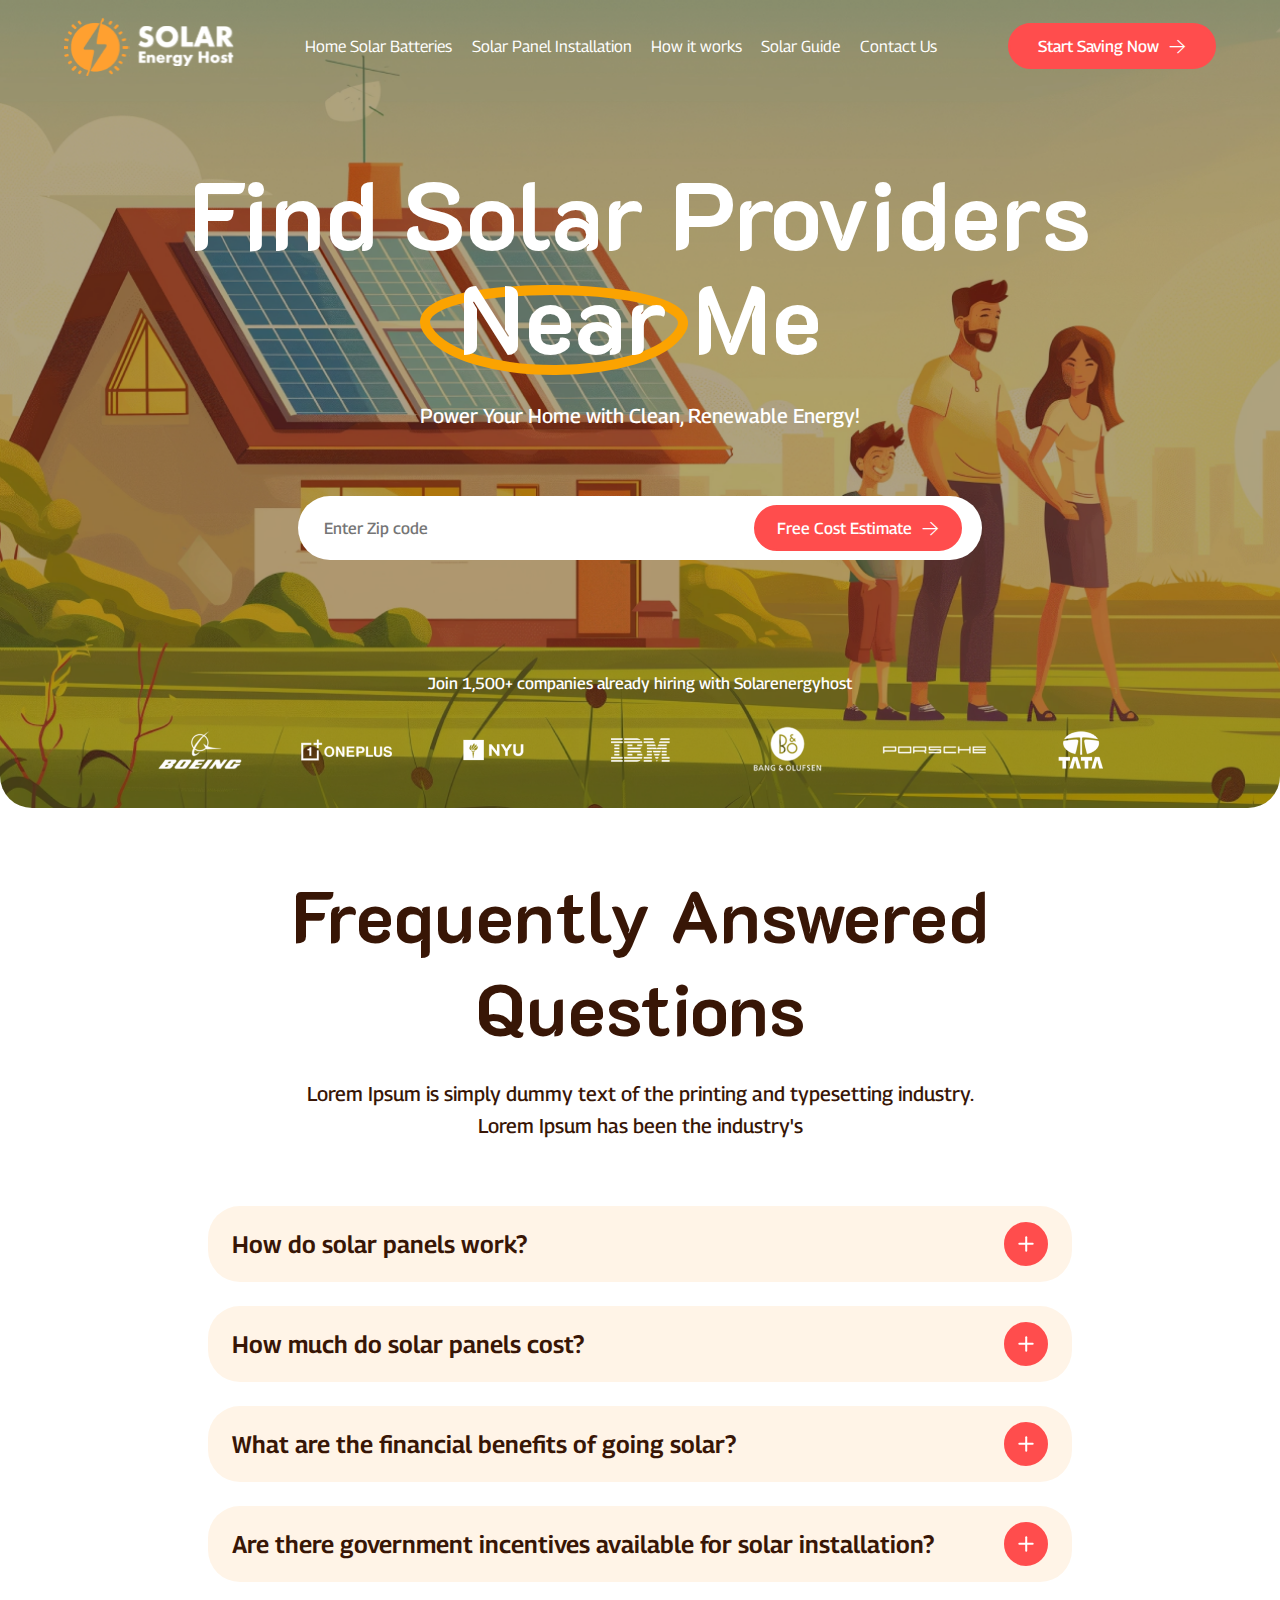
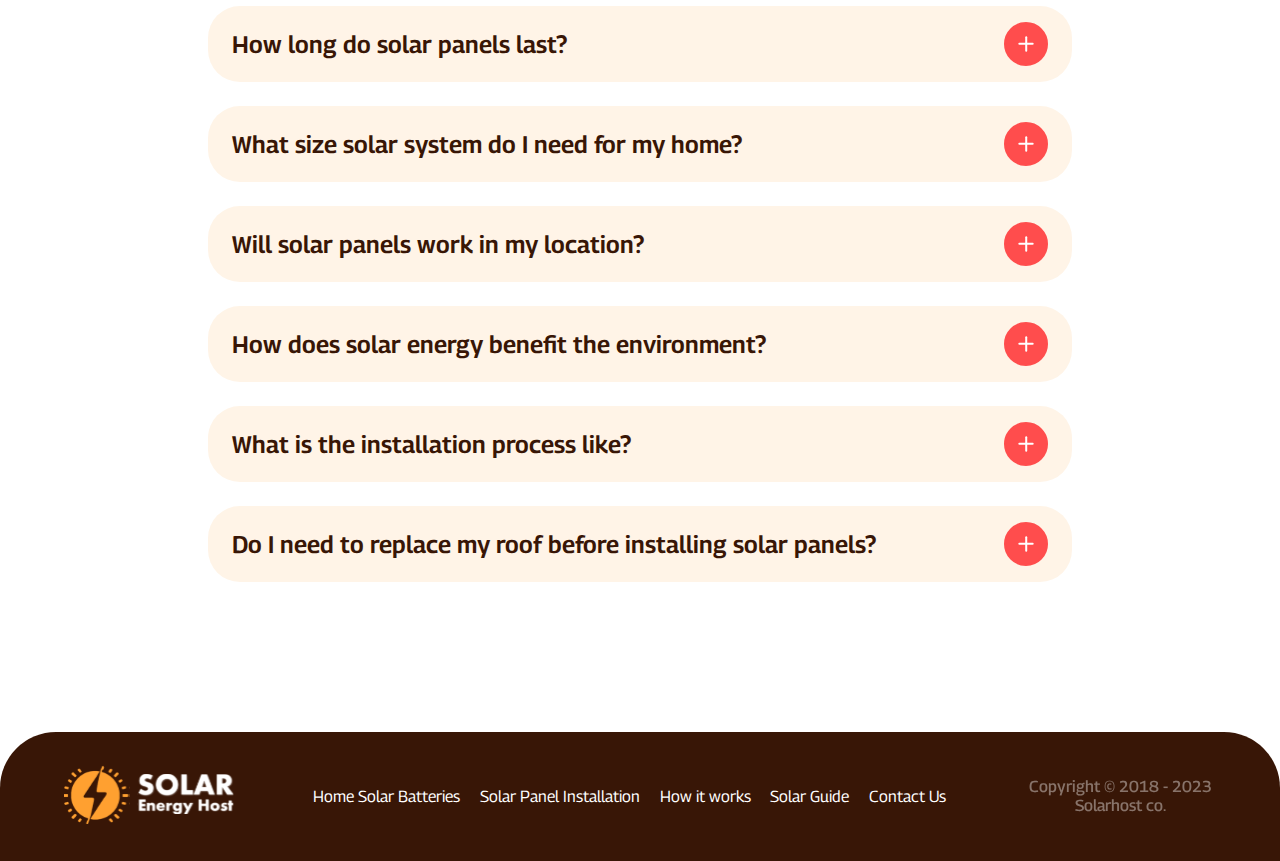
==== commit bce867f3: "Accordion, Responsive, Other minor changes" ====
--- a/views/index.htm
+++ b/views/index.htm
@@ -1,422 +1,56 @@
 <!DOCTYPE html>
 <html lang="en">
-  <head>
-    <meta charset="UTF-8" />
-    <meta name="viewport" content="width=device-width, initial-scale=1.0" />
-    <link rel="stylesheet" href="../assets/styles/style.css" />
-    <link rel="stylesheet" href="../assets/styles/common.css" />
-    <!-- <link rel="stylesheet/less" type="text/css" href="styles.less" />
+
+<head>
+  <meta charset="UTF-8" />
+  <meta name="viewport" content="width=device-width, initial-scale=1.0" />
+  <link rel="stylesheet" href="../assets/styles/style.css" />
+  <link rel="stylesheet" href="../assets/styles/common.css" />
+  <link rel="icon" href="../assets/images/title_logo.svg" type="image/x-icon">
+  <!-- <link rel="stylesheet/less" type="text/css" href="styles.less" />
     <script
       src="https://cdn.jsdelivr.net/npm/less"
       type="text/javascript"
     ></script> -->
-    <script src="../assets/scripts/script.js"></script>
-    <title>Document</title>
-  </head>
-
-  <body>
-    <!-- Header wrapped inside banner as banner covers header too -->
-    <div class="banner-wrapper">
-      <div class="banner__img">
-        <img src="../assets/images/bg.png" alt="" />
-      </div>
-      <div class="page-container">
-        <header>
-          <div class="header__navbar-wrapper">
-            <div class="logo-wrapper">
-              <a href="" class="logo">
-                <object data="../assets/images/logo.svg"></object>
-              </a>
-            </div>
-            <div class="navbar__menu-wrapper">
-              <ul class="navbar__menu">
-                <li><a href="">Home Solar Batteries</a></li>
-                <li><a href="">Solar Panel Installation</a></li>
-                <li><a href="">How it works</a></li>
-                <li><a href="">Solar Guide</a></li>
-                <li><a href="">Contact Us</a></li>
-              </ul>
-            </div>
-            <div class="button-wrapper">
-              <button class="btn-rect">
-                Start Saving Now<span class="arrow">&#x2192;</span>
-              </button>
-            </div>
-            <div class="burger-wrapper">
-              <a href="">
-                <object data="../assets/images/burger.svg"></object>
-              </a>
-            </div>
-          </div>
-        </header>
-        <div class="banner__content-wrapper">
-          <h1 class="banner__title">Find Solar Providers <br />Near Me</h1>
-          <p class="banner__subtitle">
-            Power Your Home with Clean, Renewable Energy!
-          </p>
-          <div class="banner__zipcode">
-            <input
-              type="text"
-              name="zipcode"
-              placeholder="Enter Zip code"
-              id=""
-            />
-            <button class="btn-rect">
-              Free Cost Estimate<span class="arrow">&#x2192;</span>
-            </button>
-          </div>
-        </div>
-        <div class="banner__partners-wrapper">
-          <p>Join 1,500+ companies already hiring with Solarenergyhost</p>
-          <div class="partners__logos">
-            <img src="../assets/images/Boeing-1.png" alt="" />
-            <img src="../assets/images/OnePlus-Logo.png" alt="" />
-            <img src="../assets/images/nyu-logo-1.png" alt="" />
-            <img src="../assets/images/IBM_logo-1.png" alt="" />
-            <img src="../assets/images/bang-olufsen-1.png" alt="" />
-            <img src="../assets/images/porsche.png" alt="" />
-            <img src="../assets/images/Tata-Motors-Logo-1988-1.png" alt="" />
-          </div>
-        </div>
-      </div>
-    </div>
-
-    <div class="page-container">
-      <div class="faq-wrapper">
-        <div class="faq__info">
-          <h2 class="faq__title">Frequently Asked<br />Questions</h2>
-          <p class="faq__subtitle">
-            Lorem Ipsum is simply dummy text of the printing and typesetting
-            industry. Lorem Ipsum has been the industry's
-          </p>
-        </div>
-        <div class="faq__list-wrapper">
-          <ul class="faq__list">
-            <li>
-              <div class="list__qn">
-                <p>How do solar panels work?</p>
-                <button class="btn-circle" id="btn1" onclick="expand(this.id)">
-                  <svg
-                    width="16"
-                    height="16"
-                    viewBox="0 0 16 16"
-                    fill="none"
-                    xmlns="http://www.w3.org/2000/svg"
-                  >
-                    <path
-                      class="vertical-path"
-                      d="M8.22156 1.35596V14.6893"
-                      stroke="white"
-                      stroke-width="2"
-                      stroke-linecap="round"
-                    />
-                    <path
-                      d="M1.33899 7.78125H14.6723"
-                      stroke="white"
-                      stroke-width="2"
-                      stroke-linecap="round"
-                    />
-                  </svg>
-                </button>
-              </div>
-              <div class="list__ans" style="display: none">
-                <p>
-                  Explain the process of converting sunlight into electricity
-                  using photovoltaic cells.
-                </p>
-              </div>
-            </li>
-            <li>
-              <div class="list__qn">
-                <p>How much do solar panels cost?</p>
-                <button class="btn-circle" id="btn2" onclick="expand(this.id)">
-                  <svg
-                    width="16"
-                    height="16"
-                    viewBox="0 0 16 16"
-                    fill="none"
-                    xmlns="http://www.w3.org/2000/svg"
-                  >
-                    <path
-                      d="M8.22156 1.35596V14.6893"
-                      stroke="white"
-                      stroke-width="2"
-                      stroke-linecap="round"
-                    />
-                    <path
-                      d="M1.33899 7.78125H14.6723"
-                      stroke="white"
-                      stroke-width="2"
-                      stroke-linecap="round"
-                    />
-                  </svg>
-                </button>
-              </div>
-              <div class="list__ans" style="display: none" ;>
-                <p>INSERT ANSWER HERE</p>
-              </div>
-            </li>
-            <li>
-              <div class="list__qn">
-                <p>What are the financial benefits of going solar?</p>
-                <button class="btn-circle" id="btn3" onclick="expand(this.id)">
-                  <svg
-                    width="16"
-                    height="16"
-                    viewBox="0 0 16 16"
-                    fill="none"
-                    xmlns="http://www.w3.org/2000/svg"
-                  >
-                    <path
-                      d="M8.22156 1.35596V14.6893"
-                      stroke="white"
-                      stroke-width="2"
-                      stroke-linecap="round"
-                    />
-                    <path
-                      d="M1.33899 7.78125H14.6723"
-                      stroke="white"
-                      stroke-width="2"
-                      stroke-linecap="round"
-                    />
-                  </svg>
-                </button>
-              </div>
-              <div class="list__ans" style="display: none" ;>
-                <p>INSERT ANSWER HERE</p>
-              </div>
-            </li>
-            <li>
-              <div class="list__qn">
-                <p>
-                  Are there government incentives available for solar
-                  installation?
-                </p>
-                <button class="btn-circle" id="btn4" onclick="expand(this.id)">
-                  <svg
-                    width="16"
-                    height="16"
-                    viewBox="0 0 16 16"
-                    fill="none"
-                    xmlns="http://www.w3.org/2000/svg"
-                  >
-                    <path
-                      d="M8.22156 1.35596V14.6893"
-                      stroke="white"
-                      stroke-width="2"
-                      stroke-linecap="round"
-                    />
-                    <path
-                      d="M1.33899 7.78125H14.6723"
-                      stroke="white"
-                      stroke-width="2"
-                      stroke-linecap="round"
-                    />
-                  </svg>
-                </button>
-              </div>
-              <div class="list__ans" style="display: none" ;>
-                <p>INSERT ANSWER HERE</p>
-              </div>
-            </li>
-            <li>
-              <div class="list__qn">
-                <p>How long do solar panels last?</p>
-                <button class="btn-circle" id="btn5" onclick="expand(this.id)">
-                  <svg
-                    width="16"
-                    height="16"
-                    viewBox="0 0 16 16"
-                    fill="none"
-                    xmlns="http://www.w3.org/2000/svg"
-                  >
-                    <path
-                      d="M8.22156 1.35596V14.6893"
-                      stroke="white"
-                      stroke-width="2"
-                      stroke-linecap="round"
-                    />
-                    <path
-                      d="M1.33899 7.78125H14.6723"
-                      stroke="white"
-                      stroke-width="2"
-                      stroke-linecap="round"
-                    />
-                  </svg>
-                </button>
-              </div>
-              <div class="list__ans" style="display: none" ;>
-                <p>INSERT ANSWER HERE</p>
-              </div>
-            </li>
-            <li>
-              <div class="list__qn">
-                <p>What size solar system do I need for my home?</p>
-                <button class="btn-circle" id="btn6" onclick="expand(this.id)">
-                  <svg
-                    width="16"
-                    height="16"
-                    viewBox="0 0 16 16"
-                    fill="none"
-                    xmlns="http://www.w3.org/2000/svg"
-                  >
-                    <path
-                      d="M8.22156 1.35596V14.6893"
-                      stroke="white"
-                      stroke-width="2"
-                      stroke-linecap="round"
-                    />
-                    <path
-                      d="M1.33899 7.78125H14.6723"
-                      stroke="white"
-                      stroke-width="2"
-                      stroke-linecap="round"
-                    />
-                  </svg>
-                </button>
-              </div>
-              <div class="list__ans" style="display: none" ;>
-                <p>INSERT ANSWER HERE</p>
-              </div>
-            </li>
-            <li>
-              <div class="list__qn">
-                <p>Will solar panels work in my location?</p>
-                <button class="btn-circle" id="btn7" onclick="expand(this.id)">
-                  <svg
-                    width="16"
-                    height="16"
-                    viewBox="0 0 16 16"
-                    fill="none"
-                    xmlns="http://www.w3.org/2000/svg"
-                  >
-                    <path
-                      d="M8.22156 1.35596V14.6893"
-                      stroke="white"
-                      stroke-width="2"
-                      stroke-linecap="round"
-                    />
-                    <path
-                      d="M1.33899 7.78125H14.6723"
-                      stroke="white"
-                      stroke-width="2"
-                      stroke-linecap="round"
-                    />
-                  </svg>
-                </button>
-              </div>
-              <div class="list__ans" style="display: none" ;>
-                <p>INSERT ANSWER HERE</p>
-              </div>
-            </li>
-            <li>
-              <div class="list__qn">
-                <p>How does solar energy benefit the environment?</p>
-                <button
-                  class="btn-circle"
-                  id="btn8"
-                  onclick="expand(this.id)"
-                  onclick="expand"
-                >
-                  <svg
-                    width="16"
-                    height="16"
-                    viewBox="0 0 16 16"
-                    fill="none"
-                    xmlns="http://www.w3.org/2000/svg"
-                  >
-                    <path
-                      d="M8.22156 1.35596V14.6893"
-                      stroke="white"
-                      stroke-width="2"
-                      stroke-linecap="round"
-                    />
-                    <path
-                      d="M1.33899 7.78125H14.6723"
-                      stroke="white"
-                      stroke-width="2"
-                      stroke-linecap="round"
-                    />
-                  </svg>
-                </button>
-              </div>
-              <div class="list__ans" style="display: none" ;>
-                <p>INSERT ANSWER HERE</p>
-              </div>
-            </li>
-            <li>
-              <div class="list__qn">
-                <p>What is the installation process like?</p>
-                <button class="btn-circle" id="btn9" onclick="expand(this.id)">
-                  <svg
-                    width="16"
-                    height="16"
-                    viewBox="0 0 16 16"
-                    fill="none"
-                    xmlns="http://www.w3.org/2000/svg"
-                  >
-                    <path
-                      d="M8.22156 1.35596V14.6893"
-                      stroke="white"
-                      stroke-width="2"
-                      stroke-linecap="round"
-                    />
-                    <path
-                      d="M1.33899 7.78125H14.6723"
-                      stroke="white"
-                      stroke-width="2"
-                      stroke-linecap="round"
-                    />
-                  </svg>
-                </button>
-              </div>
-              <div class="list__ans" style="display: none" ;>
-                <p>INSERT ANSWER HERE</p>
-              </div>
-            </li>
-            <li>
-              <div class="list__qn">
-                <p>
-                  Do I need to replace my roof before installing solar panels?
-                </p>
-                <button class="btn-circle" id="btn10" onclick="expand(this.id)">
-                  <svg
-                    width="16"
-                    height="16"
-                    viewBox="0 0 16 16"
-                    fill="none"
-                    xmlns="http://www.w3.org/2000/svg"
-                  >
-                    <path
-                      d="M8.22156 1.35596V14.6893"
-                      stroke="white"
-                      stroke-width="2"
-                      stroke-linecap="round"
-                    />
-                    <path
-                      d="M1.33899 7.78125H14.6723"
-                      stroke="white"
-                      stroke-width="2"
-                      stroke-linecap="round"
-                    />
-                  </svg>
-                </button>
-              </div>
-              <div class="list__ans" style="display: none" ;>
-                <p>INSERT ANSWER HERE</p>
-              </div>
-            </li>
-          </ul>
-        </div>
-      </div>
-    </div>
-    <footer>
-      <div class="footer__logo-wrapper">
-        <a href="" class="logo">
-          <object data="../assets/images/logo.svg"></object>
-        </a>
-      </div>
-      <div class="footer__menu-wrapper">
+  <script src="../assets/scripts/script.js"></script>
+  <title>Solar Energy Host</title>
+</head>
+
+<body>
+  <header>
+    <div class="page--container">
+      <div class="header__navbar-wrapper">
+        <div class="navbar__logo-wrapper">
+          <a href="" class="logo">
+            <svg width="170" height="60" viewBox="0 0 170 60" fill="none" xmlns="http://www.w3.org/2000/svg"
+              xmlns:xlink="http://www.w3.org/1999/xlink">
+              <mask id="mask0_543_108" style="mask-type: alpha" maskUnits="userSpaceOnUse" x="0" y="0" width="66"
+                height="60">
+                <rect width="65.625" height="60" fill="url(#pattern0_543_108)" />
+              </mask>
+              <g mask="url(#mask0_543_108)">
+                <rect x="-1.25" y="-1.25" width="67.5" height="63.75" fill="#FFA030" />
+              </g>
+              <mask id="mask1_543_108" style="mask-type: alpha" maskUnits="userSpaceOnUse" x="73" y="10" width="97"
+                height="40">
+                <rect x="73.625" y="10" width="96" height="40" fill="url(#pattern1_543_108)" />
+              </mask>
+              <g mask="url(#mask1_543_108)">
+                <rect x="73.625" y="8.75" width="98.75" height="41.25" fill="white" />
+              </g>
+              <defs>
+                <pattern id="pattern0_543_108" patternContentUnits="objectBoundingBox" width="1" height="1">
+                  <use xlink:href="#image0_543_108" transform="matrix(0.00070237 0 0 0.000768218 -0.20079 -0.03125)" />
+                </pattern>
+                <pattern id="pattern1_543_108" patternContentUnits="objectBoundingBox" width="1" height="1">
+                  <use xlink:href="#image0_543_108" transform="matrix(0.000705622 0 0 0.00169349 -0.20172 -2.53111)" />
+                </pattern>
+                <image id="image0_543_108" width="2000" height="2278"
+                  xlink:href="[data-uri]